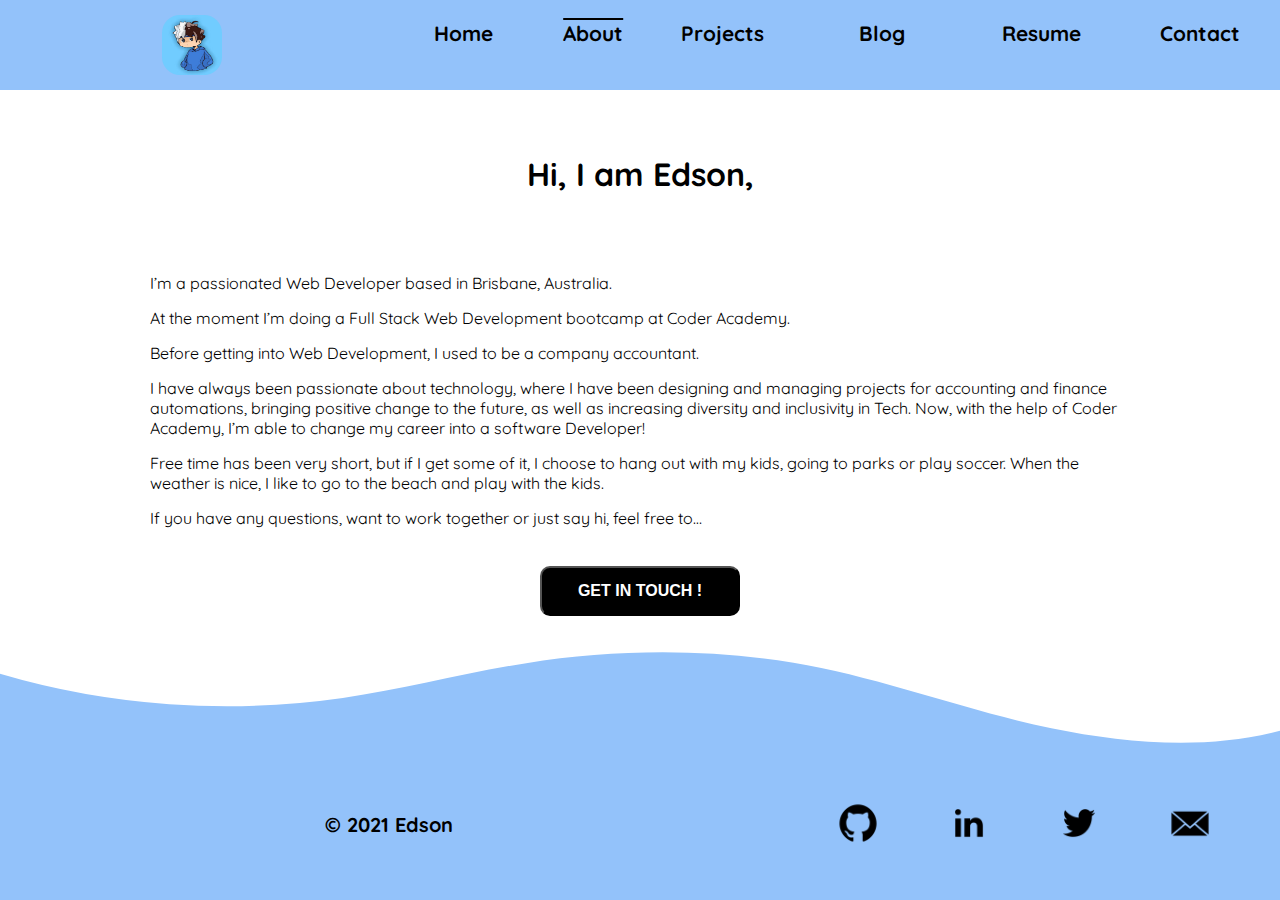
==== pages/about.html @ 4d287e8a "added about page" ====
<!DOCTYPE html>
<html lang="en">
	<head>
		<meta charset="UTF-8" />
		<meta
			http-equiv="X-UA-Compatible"
			content="IE=edge"
		/>
		<meta
			name="viewport"
			content="width=device-width, initial-scale=1.0"
		/>
		<link
			rel="stylesheet"
			type="text/css"
			href="../css/main.css"
		/>
		<link
			rel="preconnect"
			href="https://fonts.gstatic.com"
		/>
		<link
			href="https://fonts.googleapis.com/css2?family=Lato:wght@300&family=Quicksand&display=swap"
			rel="stylesheet"
		/>
		<title>About Me</title>
	</head>
	<body class="page-hight">
		<!--Navbar / Sidebar -->
		<nav class="menu">
			<img
				src="../assets/cartoon.png"
				alt="profilePicture"
			/>
			<label id="open" for="toggle">&#9776;</label>
			<!--<label id="close" for="toggle">&#10006;</label>-->
			<input type="checkbox" id="toggle" />
			<div class="menu-items">
				<a href="../index.html">Home</a>
				<span class="current-page-link"
					><a href="./about.html">About</a></span
				>
				<a href="./projects.html">Projects</a>
				<a href="./blog.html">Blog</a>
				<a href="./resume.html">Resume</a>
				<a href="./contact.html">Contact</a>
			</div>
		</nav>
		<heading>
			<h1 class="h1-about">Hi, I am Edson,</h1>
		</heading>
		<section>
			<p class="p-about">
				I’m a passionated Web Developer based in
				Brisbane, Australia.
			</p>
			<p class="p-about">
				At the moment I’m doing a Full Stack Web
				Development bootcamp at Coder Academy.
			</p>
			<p class="p-about">
				Before getting into Web Development, I used
				to be a company accountant.
			</p>
			<p class="p-about">
				I have always been passionate about
				technology, where I have been designing and
				managing projects for accounting and finance
				automations, bringing positive change to the
				future, as well as increasing diversity and
				inclusivity in Tech. Now, with the help of
				Coder Academy, I’m able to change my career
				into a software Developer!
			</p>
			<p class="p-about">
				Free time has been very short, but if I get
				some of it, I choose to hang out with my
				kids, going to parks or play soccer. When
				the weather is nice, I like to go to the
				beach and play with the kids.
			</p>
			<p class="p-about">
				If you have any questions, want to work
				together or just say hi, feel free to…
			</p>
			<a href="mailto:thi_suzuki@hotmail.com">
			<button class="btn-about">				
					<h3>GET IN TOUCH !</h3>
				</a>
			</button>
		</section>

		<!--Footer-->
		<div>
			<img
				id="waves"
				src="../assets/wavesNegative.svg"
				alt="waves"
				width="100%"
				height="100px"
			/>
		</div>
		<footer>
			<p class="footer">&copy; 2021 Edson</p>
			<!--Social network icons-->
			<div class="social-network-icons">
				<a href="https://github.com/Kryptic2020"
					><img
						class="social"
						src="../assets/github-icon.png"
						alt="github icon"
				/></a>

				<a
					href="https://www.linkedin.com/in/edson-nascimento-20438247/"
					><img
						class="social"
						src="../assets/linkedin-icon.png"
						alt="linkedin icon"
				/></a>
				<a href="https://twitter.com/kryptic_Edson"
					><img
						class="social"
						src="../assets/twitter-icon.png"
						alt="twitter icon"
				/></a>

				<a href="mailto:thi_suzuki@hotmail.com"
					><img
						class="social"
						src="../assets/email-icon.png"
						alt="email icon"
				/></a>
			</div>
		</footer>
	</body>
</html>
---- css/main.css ----
/*navbar container */
nav {
  position: relative;
  width: 100%;
  height: 90px;
  z-index: 10;
  background-color: #93c2fa;
  /*background-image: linear-gradient(
		to bottom,
		#93c2fa,
		#93c2fa,
		#ffffff
	);*/
  display: -webkit-box;
  display: -ms-flexbox;
  display: flex;
  /*Profile picture*/
  /*Sandwich toggle */
}

nav img {
  margin: auto;
  width: 70px;
  height: 60px;
  border-radius: 30%;
  /*	border: 3px solid rgba(0, 0, 0, 0.3);*/
}

nav label {
  -webkit-box-sizing: border-box;
          box-sizing: border-box;
  float: right;
  margin: auto 0;
  width: 50px;
  font-size: 30px;
  line-height: 50px;
}

#toggle {
  display: none;
}

#toggle:checked + .menu-items {
  display: block;
}

#open {
  color: #000000;
}

.menu-items {
  background-image: -webkit-gradient(linear, right bottom, left top, from(#93c2fa), color-stop(#93c2fa), color-stop(#93c2fa), color-stop(#93c2fa), to(#ffffff));
  background-image: linear-gradient(to top left, #93c2fa, #93c2fa, #93c2fa, #93c2fa, #ffffff);
  position: relative;
  padding-top: 50px;
  width: 70%;
  height: 100vh;
  display: -webkit-box;
  display: -ms-flexbox;
  display: flex;
  -webkit-box-orient: vertical;
  -webkit-box-direction: normal;
      -ms-flex-direction: column;
          flex-direction: column;
  font-size: 1.5rem;
  display: none;
}

.menu-items a {
  display: block;
  color: #000000;
  text-align: center;
  padding: 20px;
  width: 100%;
  height: 60px;
  text-decoration: none;
  font-weight: bolder;
}

.menu-items a:hover {
  background-color: burlywood;
  border-radius: 10px;
  color: #000000;
  -webkit-transition: 0.3s;
  transition: 0.3s;
  -webkit-transform: translateY(-12px);
          transform: translateY(-12px);
  -webkit-transition-timing-function: ease-out;
          transition-timing-function: ease-out;
}

@media screen and (max-width: 850px) {
  .menu-items a {
    font-size: 1em;
  }
}

@media screen and (min-width: 768px) {
  nav {
    font-size: 18px;
  }
  nav label {
    display: none;
  }
  nav img {
    width: 60px;
  }
  .current-page-link {
    text-decoration: overline;
  }
  .current-page-link:hover {
    opacity: 0.2;
  }
  .menu-items {
    position: relative;
    display: block;
    background-image: none;
    padding-top: 0px;
    width: 83%;
    height: 100%;
    display: -webkit-box;
    display: -ms-flexbox;
    display: flex;
    -webkit-box-orient: horizontal;
    -webkit-box-direction: normal;
        -ms-flex-direction: row;
            flex-direction: row;
    -webkit-box-pack: space-evenly;
        -ms-flex-pack: space-evenly;
            justify-content: space-evenly;
    font-size: 1.3rem;
  }
  .menu-items a {
    position: relative;
    display: block;
    text-align: center;
    width: 100%;
    height: 100%;
    padding: auto;
    text-decoration: none;
    font-weight: bolder;
  }
  .menu-items a:hover {
    color: #000000;
    -webkit-transition: 0.3s;
    transition: 0.3s;
    -webkit-transform: translateY(12px);
            transform: translateY(12px);
    -webkit-transition-timing-function: ease-out;
            transition-timing-function: ease-out;
  }
}

@media screen and (min-width: 992px) {
  nav {
    font-size: 24px;
  }
  .menu-items {
    width: 70%;
    -webkit-box-pack: justify;
        -ms-flex-pack: justify;
            justify-content: space-between;
  }
}

body {
  position: relative;
  background-color: #ffffff;
  font-family: 'Quicksand', sans-serif;
  text-align: center;
  height: 100%;
  min-height: 100%;
}

h1 {
  font-size: 32px;
}

h3 {
  font-size: 16px;
  font-weight: bold;
}

button {
  background-color: #000000;
  color: #ffffff;
  border-radius: 10px;
}

button:hover {
  background-color: #7a7a7a;
}

.themes-container {
  position: absolute;
  height: 100px;
  width: 50px;
  right: 15px;
  top: 80px;
  display: -webkit-box;
  display: -ms-flexbox;
  display: flex;
  -webkit-box-orient: vertical;
  -webkit-box-direction: normal;
      -ms-flex-direction: column;
          flex-direction: column;
  -webkit-box-pack: space-evenly;
      -ms-flex-pack: space-evenly;
          justify-content: space-evenly;
}

#modes {
  opacity: 0.2;
}

#modes:hover {
  opacity: 1;
}

#moon {
  display: none;
  opacity: 0.5;
}

#moon:hover {
  opacity: 1;
}

#sun {
  display: none;
  opacity: 0.5;
}

#sun:hover {
  opacity: 1;
}

#waves {
  position: absolute;
  bottom: 149px;
  left: 0;
  z-index: -5;
}

.h1-home {
  text-align: center;
  position: relative;
  margin-top: 30%;
}

.h3-home {
  position: relative;
  margin-top: 10%;
}

.section-home {
  position: relative;
  width: 100%;
  margin: 0 auto;
  margin-top: 30%;
  text-align: center;
}

.btn-home {
  height: 50px;
  width: 200px;
  margin-top: 10px;
}

@media screen and (min-width: 768px) {
  .h1-home {
    margin-top: 20%;
  }
  .section-home {
    margin-top: 20%;
  }
}

@media screen and (min-width: 900px) {
  .h1-home {
    margin-top: 5%;
  }
  .h3-home {
    position: relative;
    margin-top: 2%;
  }
  .section-home {
    margin-top: 5%;
  }
}

.page-hight {
  height: 100%;
  min-height: 1180px;
}

.btn-about {
  position: relative;
  width: 200px;
  height: 50px;
  margin-top: 10%;
}

.h1-about {
  margin-top: 10%;
}

.p-about {
  margin: 0 15px;
  padding-top: 20px;
  line-height: 25px;
  text-align: left;
}

@media screen and (min-width: 768px) {
  .page-hight {
    min-height: 1024px;
  }
  .btn-about {
    position: relative;
    width: 200px;
    height: 50px;
    margin-top: 10%;
  }
  .p-about {
    margin: 0 50px;
  }
}

@media screen and (min-width: 992px) {
  .page-hight {
    min-height: 900px;
  }
  .h1-about {
    margin: 5% 0;
  }
  .btn-about {
    position: relative;
    width: 200px;
    height: 50px;
    margin-top: 3%;
  }
  .p-about {
    margin: 0 150px;
    padding-top: 15px;
    line-height: 20px;
  }
}

.social-network-icons {
  position: absolute;
  bottom: 0;
  right: 0;
  padding: 10px;
  display: -webkit-box;
  display: -ms-flexbox;
  display: flex;
  width: 60%;
  height: 150px;
  font-size: 15px;
  -webkit-box-pack: space-evenly;
      -ms-flex-pack: space-evenly;
          justify-content: space-evenly;
  -webkit-box-align: center;
      -ms-flex-align: center;
          align-items: center;
  background-color: #93c2fa;
  z-index: -5;
}

.social {
  width: 40px;
}

@media screen and (min-width: 767px) {
  .social-network-icons {
    width: 40%;
  }
  .social {
    width: 60px;
  }
}

.footer {
  position: absolute;
  width: 40%;
  text-align: center;
  margin: 0 auto;
  padding-left: 10px;
  vertical-align: middle;
  line-height: 150px;
  bottom: 0px;
  height: 150px;
  background-color: #93c2fa;
  z-index: -5;
  font-weight: bold;
}

@media screen and (min-width: 768px) {
  .footer {
    width: 60%;
    font-size: 20px;
  }
}

* {
  margin: 0;
  padding: 0;
  -webkit-box-sizing: border-box;
          box-sizing: border-box;
}

a {
  text-decoration: none;
  color: #ffffff;
}
/*# sourceMappingURL=main.css.map */
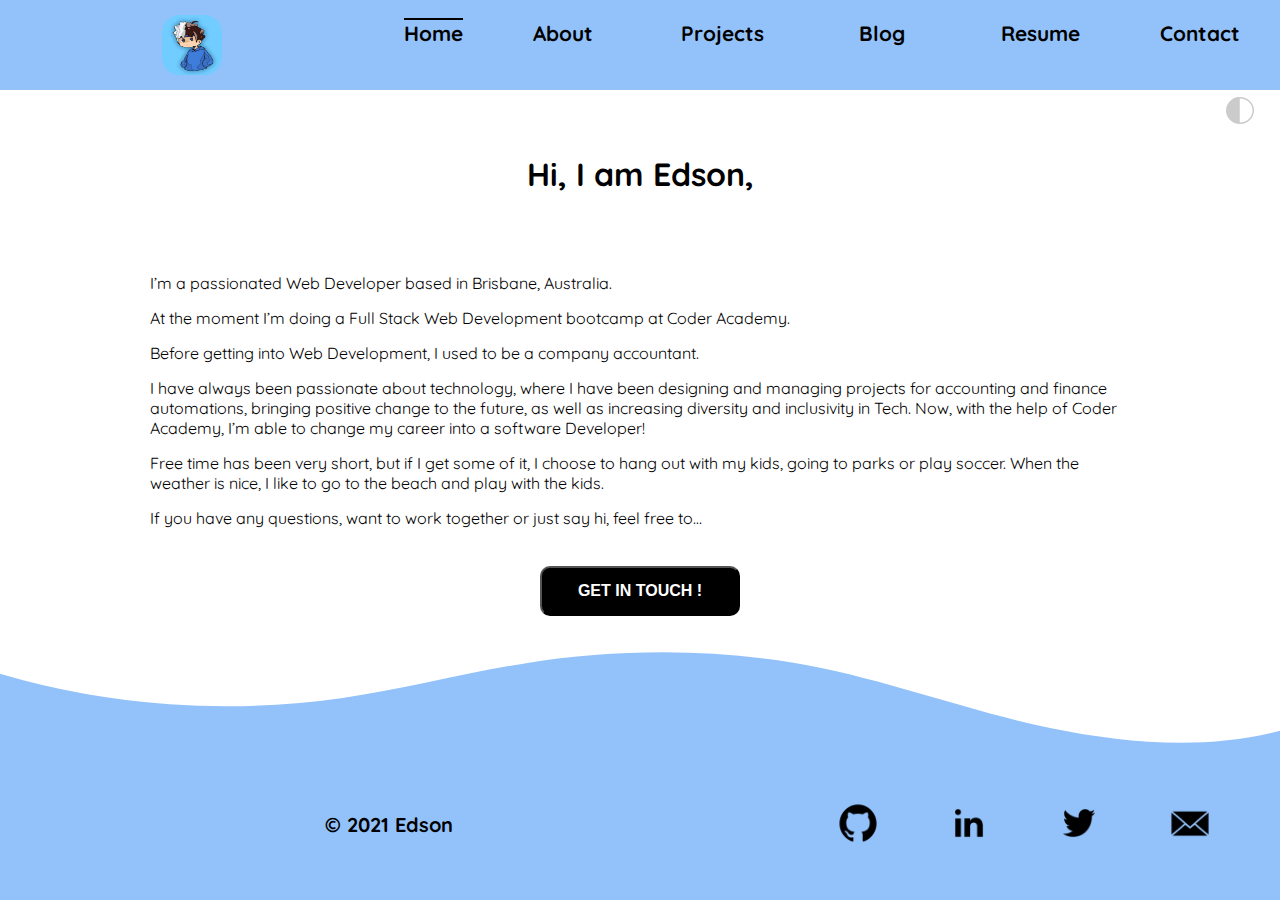
==== commit f0de7dae: "added semantics HTML and comments to HTML and CSS files" ====
--- a/pages/about.html
+++ b/pages/about.html
@@ -23,32 +23,44 @@
 			href="https://fonts.googleapis.com/css2?family=Lato:wght@300&family=Quicksand&display=swap"
 			rel="stylesheet"
 		/>
-		<title>About Me</title>
+
+		<title>Home</title>
 	</head>
-	<body class="page-hight">
-		<!--Navbar / Sidebar -->
-		<nav class="menu">
-			<img
-				src="../assets/cartoon.png"
-				alt="profilePicture"
-			/>
-			<label id="open" for="toggle">&#9776;</label>
-			<!--<label id="close" for="toggle">&#10006;</label>-->
-			<input type="checkbox" id="toggle" />
-			<div class="menu-items">
-				<a href="../index.html">Home</a>
-				<span class="current-page-link"
-					><a href="./about.html">About</a></span
+	<body class="about-page-hight">
+		<header>
+			<!--Navigation menu -->
+			<nav class="menu">
+				<img
+					src="../assets/cartoon.png"
+					alt="profilePicture"
+				/>
+				<label id="open" for="toggle"
+					>&#9776;</label
 				>
-				<a href="./projects.html">Projects</a>
-				<a href="./blog.html">Blog</a>
-				<a href="./resume.html">Resume</a>
-				<a href="./contact.html">Contact</a>
-			</div>
-		</nav>
+				<!--<label id="close" for="toggle">&#10006;</label>-->
+				<input type="checkbox" id="toggle" />
+				<div class="menu-items">
+					<span class="current-page-link"
+						><a href="../index.html"
+							>Home</a
+						></span
+					>
+					<a href="./about.html">About</a>
+					<a href="./projects.html"
+						>Projects</a
+					>
+					<a href="./blog.html">Blog</a>
+					<a href="./resume.html">Resume</a>
+					<a href="./contact.html"
+						>Contact</a
+					>
+				</div>
+			</nav>
+		</header>
 		<heading>
 			<h1 class="h1-about">Hi, I am Edson,</h1>
 		</heading>
+<!--Page Content: Personal details and contact link -->		
 		<section>
 			<p class="p-about">
 				I’m a passionated Web Developer based in
@@ -90,6 +102,30 @@
 			</button>
 		</section>
 
+		<!--themes Settings / Dark or Light-->
+		<div class="themes-container">
+			<a href="#"
+				><img
+					class="themes"
+					id="modes"
+					src="../assets/modes.svg"
+					alt="Theme Modes"
+			/></a>
+			<a href="#"
+				><img
+					id="sun"
+					src="../assets/sun.svg"
+					alt="Sun Mode"
+			/></a>
+
+			<a href="#"
+				><img
+					id="moon"
+					src="../assets/moon.svg"
+					alt="Moon Mode"
+			/></a>
+		</div>
+
 		<!--Footer-->
 		<div>
 			<img
@@ -102,7 +138,7 @@
 		</div>
 		<footer>
 			<p class="footer">&copy; 2021 Edson</p>
-			<!--Social network icons-->
+			<!--Social network icons link-->
 			<div class="social-network-icons">
 				<a href="https://github.com/Kryptic2020"
 					><img
--- a/css/main.css
+++ b/css/main.css
@@ -176,6 +176,11 @@
   font-size: 32px;
 }
 
+h2 {
+  font-size: 24px;
+  font-weight: bold;
+}
+
 h3 {
   font-size: 16px;
   font-weight: bold;
@@ -268,6 +273,9 @@
 }
 
 @media screen and (min-width: 768px) {
+  .home-page-hight {
+    min-height: 1024px;
+  }
   .h1-home {
     margin-top: 20%;
   }
@@ -276,7 +284,10 @@
   }
 }
 
-@media screen and (min-width: 900px) {
+@media screen and (min-width: 992px) {
+  .home-page-hight {
+    min-height: 638px;
+  }
   .h1-home {
     margin-top: 5%;
   }
@@ -289,8 +300,7 @@
   }
 }
 
-.page-hight {
-  height: 100%;
+.about-page-hight {
   min-height: 1180px;
 }
 
@@ -313,7 +323,7 @@
 }
 
 @media screen and (min-width: 768px) {
-  .page-hight {
+  .about-page-hight {
     min-height: 1024px;
   }
   .btn-about {
@@ -328,7 +338,7 @@
 }
 
 @media screen and (min-width: 992px) {
-  .page-hight {
+  .about-page-hight {
     min-height: 900px;
   }
   .h1-about {
@@ -344,6 +354,227 @@
     margin: 0 150px;
     padding-top: 15px;
     line-height: 20px;
+  }
+}
+
+.blog-page-hight {
+  min-height: 2500px;
+}
+
+.h1-blog {
+  margin: 10% 0;
+}
+
+.h2-blog {
+  color: #000000;
+}
+
+.blog-box {
+  background-image: -webkit-gradient(linear, right bottom, left top, from(#93c2fa), color-stop(#93c2fa), to(#ffffff));
+  background-image: linear-gradient(to top left, #93c2fa, #93c2fa, #ffffff);
+  width: 90%;
+  border-radius: 10px;
+  margin: 20px auto;
+}
+
+.blog-box:hover {
+  opacity: 0.7;
+}
+
+.blog-img {
+  padding: 15px;
+  width: 100%;
+}
+
+.blog-topic {
+  display: inline-block;
+  background-color: #000000;
+  border-radius: 10px;
+  color: #ffffff;
+  width: 80px;
+  height: 20px;
+  line-height: 20px;
+  font-size: 12px;
+  text-align: center;
+  margin-left: 40%;
+  margin-top: 15px;
+}
+
+.blog-date {
+  height: 20px;
+  line-height: 20px;
+  font-size: 12px;
+  text-align: right;
+  padding-right: 15px;
+}
+
+.blog-text {
+  padding: 15px;
+  text-align: left;
+}
+
+@media screen and (min-width: 768px) {
+  .blog-page-hight {
+    min-height: 1800px;
+  }
+  .h1-blog {
+    margin: 10% 0 5% 0;
+  }
+  .row {
+    display: -webkit-box;
+    display: -ms-flexbox;
+    display: flex;
+    -webkit-box-pack: space-evenly;
+        -ms-flex-pack: space-evenly;
+            justify-content: space-evenly;
+    -ms-flex-wrap: wrap;
+        flex-wrap: wrap;
+  }
+  .col-s-6 {
+    width: 300px;
+  }
+  .h2-blog {
+    color: #000000;
+  }
+  .blog-box {
+    margin: 20px;
+  }
+  .blog-img {
+    padding: 15px;
+    width: 100%;
+  }
+  .blog-topic {
+    display: inline-block;
+    background-color: #000000;
+    border-radius: 10px;
+    color: #ffffff;
+    width: 80px;
+    height: 20px;
+    line-height: 20px;
+    font-size: 12px;
+    text-align: center;
+    margin-left: 0px;
+    margin-top: 15px;
+  }
+  .blog-date {
+    color: #000000;
+    height: 20px;
+    line-height: 20px;
+    font-size: 12px;
+    text-align: right;
+    padding-right: 15px;
+  }
+  .blog-text {
+    padding: 15px;
+    text-align: left;
+  }
+}
+
+@media screen and (min-width: 992px) {
+  .blog-page-hight {
+    min-height: 1470px;
+  }
+  .h1-blog {
+    margin: 3% 0;
+  }
+  .col-4 {
+    width: 280px;
+  }
+}
+
+.blog-page-hight {
+  min-height: 1500px;
+}
+
+.nav-blogposts {
+  width: 100%;
+  background-color: #ffffff;
+  height: 50px;
+  text-align: center;
+  padding: 0 15px;
+}
+
+.btn-blogposts {
+  width: 200px;
+  height: 50px;
+  margin: auto;
+}
+
+.arrow {
+  width: 50px;
+  height: 50px;
+}
+
+.h1-contact {
+  margin: 10% 0;
+}
+
+.contact-page-hight {
+  min-height: 100vh;
+}
+
+textarea {
+  padding: 10px;
+}
+
+.contact-container {
+  display: -webkit-box;
+  display: -ms-flexbox;
+  display: flex;
+  -webkit-box-orient: vertical;
+  -webkit-box-direction: normal;
+      -ms-flex-direction: column;
+          flex-direction: column;
+  width: 60%;
+  margin: 0 auto;
+}
+
+.contact-label {
+  text-align: left;
+  padding-top: 20px;
+  font-weight: bold;
+}
+
+section input {
+  height: 40px;
+  width: 100%;
+  padding: 0 10px;
+}
+
+.contact-button {
+  width: 200px;
+  height: 50px;
+  margin: 40px auto;
+}
+
+@media screen and (min-width: 768px) {
+  .h1-contact {
+    margin: 5% 0;
+  }
+  section input {
+    height: 50px;
+  }
+  .contact-button {
+    margin: 40px auto;
+  }
+}
+
+@media screen and (min-width: 992px) {
+  .h1-contact {
+    margin: 3% 0 0 0;
+  }
+  .contact-label {
+    text-align: left;
+    padding-top: 10px;
+  }
+  section input {
+    height: 50px;
+  }
+  .contact-button {
+    margin: 40px auto;
+  }
+  .contact-container {
+    width: 40%;
   }
 }
 
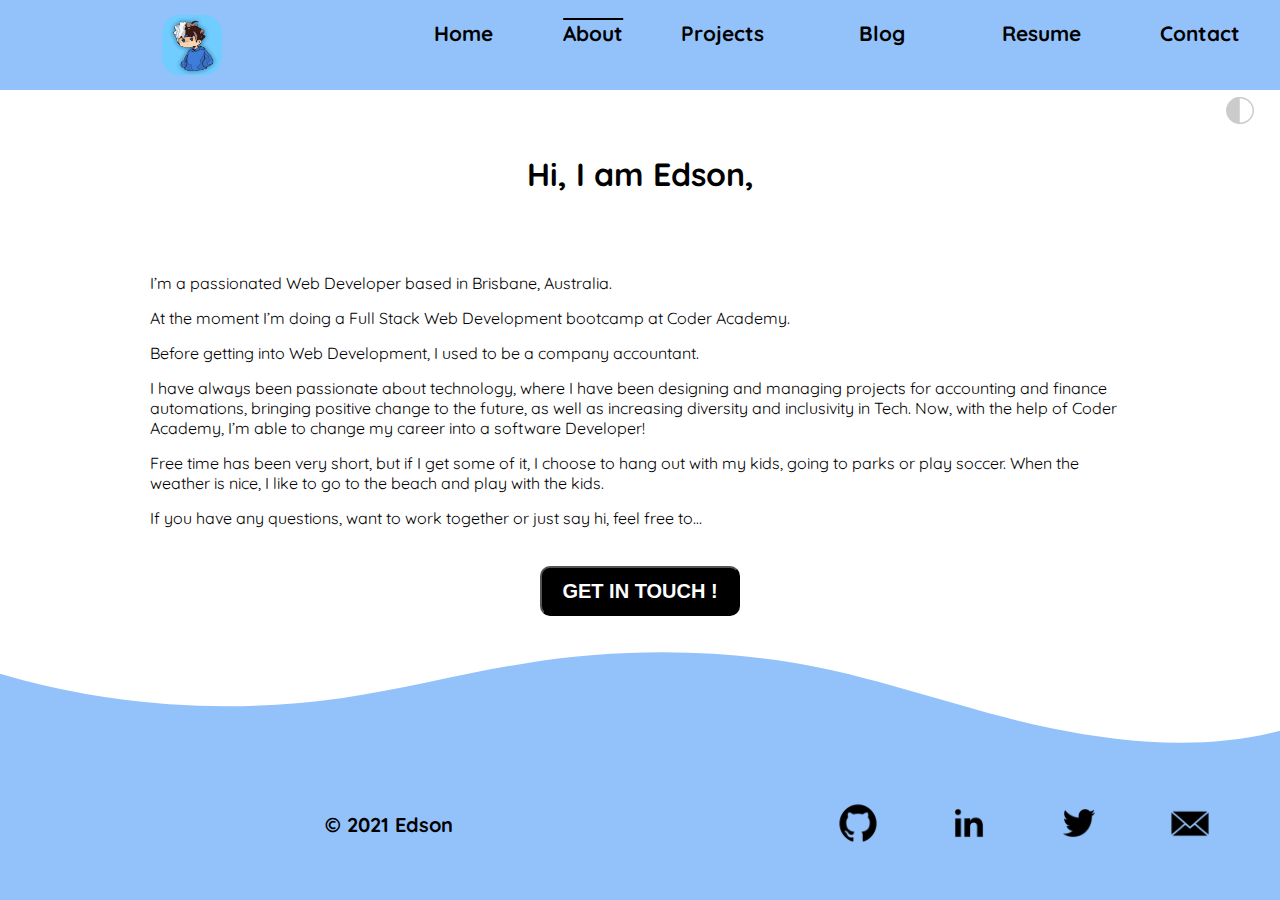
==== commit 4a90e821: "added page resume, contact, projects" ====
--- a/pages/about.html
+++ b/pages/about.html
@@ -40,12 +40,12 @@
 				<!--<label id="close" for="toggle">&#10006;</label>-->
 				<input type="checkbox" id="toggle" />
 				<div class="menu-items">
-					<span class="current-page-link"
-						><a href="../index.html"
+				<a href="../index.html"
 							>Home</a
-						></span
+						>
+						<span class="current-page-link"
+						><a href="./about.html">About</a></span
 					>
-					<a href="./about.html">About</a>
 					<a href="./projects.html"
 						>Projects</a
 					>
--- a/css/main.css
+++ b/css/main.css
@@ -247,6 +247,21 @@
   z-index: -5;
 }
 
+@media screen and (min-width: 768px) {
+  h1 {
+    font-size: 32px;
+    font-weight: bold;
+  }
+  h2 {
+    font-size: 28px;
+    font-weight: bold;
+  }
+  h3 {
+    font-size: 20px;
+    font-weight: bold;
+  }
+}
+
 .h1-home {
   text-align: center;
   position: relative;
@@ -357,8 +372,91 @@
   }
 }
 
+.h1-projects {
+  margin: 10% 0;
+}
+
+.project-page-hight {
+  height: 2600px;
+}
+
+.project-box {
+  width: 90%;
+  margin: 20px auto;
+  padding: 5%;
+  background-image: -webkit-gradient(linear, right bottom, left top, from(#93c2fa), color-stop(#93c2fa), to(#ffffff));
+  background-image: linear-gradient(to top left, #93c2fa, #93c2fa, #ffffff);
+  border-radius: 10px;
+}
+
+.project-text {
+  text-align: left;
+  line-height: 25px;
+  padding: 15px 0;
+}
+
+.project-img {
+  width: 100%;
+}
+
+.project-btn {
+  width: 60%;
+  height: 30px;
+  margin: 5% auto;
+}
+
+@media screen and (min-width: 768px) {
+  .h1-projects {
+    margin: 5% 0;
+  }
+  .project-page-hight {
+    height: 3600px;
+  }
+  .project-box {
+    margin: 30px auto;
+  }
+  .project-text {
+    text-align: left;
+    line-height: 35px;
+    font-size: 24px;
+    padding: 30px 0;
+  }
+  .project-btn {
+    width: 60%;
+    height: 40px;
+    margin: 5% auto;
+  }
+}
+
+@media screen and (min-width: 992px) {
+  .h1-projects {
+    margin: 3% 0;
+  }
+  .project-page-hight {
+    height: 2700px;
+  }
+  .project-box {
+    display: -webkit-box;
+    display: -ms-flexbox;
+    display: flex;
+  }
+  .project-text {
+    text-align: left;
+    line-height: 35px;
+    font-size: 24px;
+    padding: 30px 0;
+  }
+  .project-img {
+    padding-top: 15%;
+    padding-left: 20px;
+  }
+  .col-6 {
+    width: 50%;
+  }
+}
+
 .blog-page-hight {
-  min-height: 2500px;
+  min-height: 2700px;
 }
 
 .h1-blog {
@@ -367,6 +465,8 @@
 
 .h2-blog {
   color: #000000;
+  margin: 0 auto;
+  width: 90%;
 }
 
 .blog-box {
@@ -382,7 +482,7 @@
 }
 
 .blog-img {
-  padding: 15px;
+  padding: 15px 5%;
   width: 100%;
 }
 
@@ -409,13 +509,13 @@
 }
 
 .blog-text {
-  padding: 15px;
+  padding: 15px 5%;
   text-align: left;
 }
 
 @media screen and (min-width: 768px) {
   .blog-page-hight {
-    min-height: 1800px;
+    min-height: 2100px;
   }
   .h1-blog {
     margin: 10% 0 5% 0;
@@ -482,8 +582,18 @@
   }
 }
 
-.blog-page-hight {
-  min-height: 1500px;
+.blogposts-page-hight {
+  min-height: 3200px;
+}
+
+.blogposts-text {
+  line-height: 30px;
+  padding: 20px 15px;
+  text-align: left;
+}
+
+.h2-blogposts {
+  padding: 5px 15px;
 }
 
 .nav-blogposts {
@@ -503,6 +613,525 @@
 .arrow {
   width: 50px;
   height: 50px;
+}
+
+@media screen and (min-width: 768px) {
+  .blogposts-page-hight {
+    min-height: 3150px;
+  }
+  .h2-blogposts {
+    padding: 5px 5%;
+  }
+  .blogposts-img {
+    width: 90%;
+    margin: 30px auto;
+  }
+  .nav-blogposts {
+    width: 90%;
+    margin: 15px auto;
+  }
+  .col-12 {
+    width: 90%;
+  }
+  .blogposts-text {
+    font-size: 24px;
+    line-height: 35px;
+    padding: 5%;
+    text-align: left;
+  }
+}
+
+@media screen and (min-width: 992px) {
+  .blogposts-page-hight {
+    min-height: 2850px;
+  }
+  .blogposts-img {
+    width: 80%;
+    margin: 30px auto;
+  }
+  .nav-blogposts {
+    width: 30%;
+    margin: 5% auto;
+  }
+  .col-12 {
+    width: 80%;
+  }
+  .blogposts-text {
+    line-height: 35px;
+  }
+}
+
+.h1-resume {
+  margin: 10% 0;
+}
+
+.resume-text {
+  font-size: 16px;
+  line-height: 25px;
+  padding: 5%;
+  text-align: left;
+}
+
+.resume-btn {
+  width: 200px;
+  height: 30px;
+}
+
+.resume-page-hight {
+  height: 2330px;
+}
+
+.skills-box {
+  background-color: #d9d9d9;
+  width: 90%;
+  margin: 10% auto;
+  border-radius: 10px;
+  height: 1380px;
+}
+
+.h1-skills {
+  padding: 10% 0;
+}
+
+.row {
+  display: -webkit-box;
+  display: -ms-flexbox;
+  display: flex;
+  -ms-flex-wrap: wrap;
+      flex-wrap: wrap;
+}
+
+.col-6 {
+  width: 50%;
+  padding-top: 30px;
+}
+
+.skills-img {
+  width: 60px;
+  height: 60px;
+  margin: auto auto;
+}
+
+.skills-img-box {
+  position: relative;
+  display: -webkit-box;
+  display: -ms-flexbox;
+  display: flex;
+  margin: 0 auto;
+  width: 100px;
+  height: 100px;
+  background-color: #ffffff;
+  border-radius: 50%;
+  -webkit-transition: -webkit-transform 0.7s ease-in-out;
+  transition: -webkit-transform 0.7s ease-in-out;
+  transition: transform 0.7s ease-in-out;
+  transition: transform 0.7s ease-in-out, -webkit-transform 0.7s ease-in-out;
+}
+
+.skills-btn {
+  width: 120px;
+  height: 30px;
+  display: none;
+}
+
+#html5:hover .skills-img {
+  -webkit-transform: rotateY(360deg);
+          transform: rotateY(360deg);
+  -webkit-animation: rotation 1.5s infinite linear;
+          animation: rotation 1.5s infinite linear;
+}
+
+#html5:hover .skills-btn {
+  display: block;
+  margin: auto;
+}
+
+#css3:hover .skills-img {
+  -webkit-transform: rotateY(360deg);
+          transform: rotateY(360deg);
+  -webkit-animation: rotation 1.5s infinite linear;
+          animation: rotation 1.5s infinite linear;
+}
+
+#css3:hover .skills-btn {
+  display: block;
+  margin: auto;
+}
+
+#js:hover .skills-img {
+  -webkit-transform: rotateY(360deg);
+          transform: rotateY(360deg);
+  -webkit-animation: rotation 1.5s infinite linear;
+          animation: rotation 1.5s infinite linear;
+}
+
+#js:hover .skills-btn {
+  -webkit-transition: 2s;
+  transition: 2s;
+  display: block;
+  margin: auto;
+}
+
+#react:hover .skills-img {
+  -webkit-animation: rotationX 3.5s infinite linear;
+          animation: rotationX 3.5s infinite linear;
+}
+
+#react:hover .skills-btn {
+  -webkit-transition: 2s;
+  transition: 2s;
+  display: block;
+  margin: auto;
+}
+
+#nodejs:hover .skills-img {
+  -webkit-transform: rotateY(360deg);
+          transform: rotateY(360deg);
+  -webkit-animation: rotation 1.5s infinite linear;
+          animation: rotation 1.5s infinite linear;
+}
+
+#nodejs:hover .skills-btn {
+  -webkit-transition: 2s;
+  transition: 2s;
+  display: block;
+  margin: auto;
+}
+
+#php:hover .skills-img {
+  -webkit-transform: rotateY(360deg);
+          transform: rotateY(360deg);
+  -webkit-animation: rotation 1.5s infinite linear;
+          animation: rotation 1.5s infinite linear;
+}
+
+#php:hover .skills-btn {
+  -webkit-transition: 2s;
+  transition: 2s;
+  display: block;
+  margin: auto;
+}
+
+#mongodb:hover .skills-img {
+  -webkit-transform: rotateY(360deg);
+          transform: rotateY(360deg);
+  -webkit-animation: rotation 1.5s infinite linear;
+          animation: rotation 1.5s infinite linear;
+}
+
+#mongodb:hover .skills-btn {
+  -webkit-transition: 2s;
+  transition: 2s;
+  display: block;
+  margin: auto;
+}
+
+#mysql:hover .skills-img {
+  -webkit-transform: rotateY(360deg);
+          transform: rotateY(360deg);
+  -webkit-animation: rotation 1.5s infinite linear;
+          animation: rotation 1.5s infinite linear;
+}
+
+#mysql:hover .skills-btn {
+  -webkit-transition: 2s;
+  transition: 2s;
+  display: block;
+  margin: auto;
+}
+
+#sass:hover .skills-img {
+  -webkit-transform: rotateY(360deg);
+          transform: rotateY(360deg);
+  -webkit-animation: rotation 1.5s infinite linear;
+          animation: rotation 1.5s infinite linear;
+}
+
+#sass:hover .skills-btn {
+  -webkit-transition: 2s;
+  transition: 2s;
+  display: block;
+  margin: auto;
+}
+
+#bootstrap:hover .skills-img {
+  -webkit-transform: rotateY(360deg);
+          transform: rotateY(360deg);
+  -webkit-animation: rotation 1.5s infinite linear;
+          animation: rotation 1.5s infinite linear;
+}
+
+#bootstrap:hover .skills-btn {
+  -webkit-transition: 2s;
+  transition: 2s;
+  display: block;
+  margin: auto;
+}
+
+#materialui:hover .skills-img {
+  -webkit-transform: rotateY(360deg);
+          transform: rotateY(360deg);
+  -webkit-animation: rotation 1.5s infinite linear;
+          animation: rotation 1.5s infinite linear;
+}
+
+#materialui:hover .skills-btn {
+  -webkit-transition: 2s;
+  transition: 2s;
+  display: block;
+  margin: auto;
+}
+
+#materialize:hover .skills-img {
+  -webkit-transform: rotateY(360deg);
+          transform: rotateY(360deg);
+  -webkit-animation: rotation 1.5s infinite linear;
+          animation: rotation 1.5s infinite linear;
+}
+
+#materialize:hover .skills-btn {
+  -webkit-transition: 2s;
+  transition: 2s;
+  display: block;
+  margin: auto;
+}
+
+#firebase:hover .skills-img {
+  -webkit-transform: rotateY(360deg);
+          transform: rotateY(360deg);
+  -webkit-animation: rotation 1.5s infinite linear;
+          animation: rotation 1.5s infinite linear;
+}
+
+#firebase:hover .skills-btn {
+  -webkit-transition: 2s;
+  transition: 2s;
+  display: block;
+  margin: auto;
+}
+
+#adobe:hover .skills-img {
+  -webkit-transform: rotateY(360deg);
+          transform: rotateY(360deg);
+  -webkit-animation: rotation 1.5s infinite linear;
+          animation: rotation 1.5s infinite linear;
+}
+
+#adobe:hover .skills-btn {
+  -webkit-transition: 2s;
+  transition: 2s;
+  display: block;
+  margin: auto;
+}
+
+#vscode:hover .skills-img {
+  -webkit-transform: rotateY(360deg);
+          transform: rotateY(360deg);
+  -webkit-animation: rotation 1.5s infinite linear;
+          animation: rotation 1.5s infinite linear;
+}
+
+#vscode:hover .skills-btn {
+  -webkit-transition: 2s;
+  transition: 2s;
+  display: block;
+  margin: auto;
+}
+
+#git:hover .skills-img {
+  -webkit-transform: rotateY(360deg);
+          transform: rotateY(360deg);
+  -webkit-animation: rotation 1.5s infinite linear;
+          animation: rotation 1.5s infinite linear;
+}
+
+#git:hover .skills-btn {
+  -webkit-transition: 2s;
+  transition: 2s;
+  display: block;
+  margin: auto;
+}
+
+#trello:hover .skills-img {
+  -webkit-transform: rotateY(360deg);
+          transform: rotateY(360deg);
+  -webkit-animation: rotation 1.5s infinite linear;
+          animation: rotation 1.5s infinite linear;
+}
+
+#trello:hover .skills-btn {
+  -webkit-transition: 2s;
+  transition: 2s;
+  display: block;
+  margin: auto;
+}
+
+#slack:hover .skills-img {
+  -webkit-transform: rotateY(360deg);
+          transform: rotateY(360deg);
+  -webkit-animation: rotation 1.5s infinite linear;
+          animation: rotation 1.5s infinite linear;
+}
+
+#slack:hover .skills-btn {
+  -webkit-transition: 2s;
+  transition: 2s;
+  display: block;
+  margin: auto;
+}
+
+@-webkit-keyframes rotation {
+  0% {
+    /*transform: rotateY(0deg);*/
+  }
+  20% {
+    -webkit-transform: rotateY(360deg);
+            transform: rotateY(360deg);
+  }
+  60% {
+    -webkit-transform: rotateY(0deg);
+            transform: rotateY(0deg);
+  }
+  70% {
+    -webkit-transform: rotateY(359deg);
+            transform: rotateY(359deg);
+  }
+  100% {
+    -webkit-transform: rotateY(0deg);
+            transform: rotateY(0deg);
+  }
+}
+
+@keyframes rotation {
+  0% {
+    /*transform: rotateY(0deg);*/
+  }
+  20% {
+    -webkit-transform: rotateY(360deg);
+            transform: rotateY(360deg);
+  }
+  60% {
+    -webkit-transform: rotateY(0deg);
+            transform: rotateY(0deg);
+  }
+  70% {
+    -webkit-transform: rotateY(359deg);
+            transform: rotateY(359deg);
+  }
+  100% {
+    -webkit-transform: rotateY(0deg);
+            transform: rotateY(0deg);
+  }
+}
+
+@-webkit-keyframes rotationX {
+  0% {
+    /*transform: rotateY(0deg);*/
+  }
+  20% {
+    -webkit-transform: rotate(360deg);
+            transform: rotate(360deg);
+  }
+  60% {
+    -webkit-transform: rotate(0deg);
+            transform: rotate(0deg);
+  }
+  70% {
+    -webkit-transform: rotate(359deg);
+            transform: rotate(359deg);
+  }
+  100% {
+    -webkit-transform: rotate(0deg);
+            transform: rotate(0deg);
+  }
+}
+
+@keyframes rotationX {
+  0% {
+    /*transform: rotateY(0deg);*/
+  }
+  20% {
+    -webkit-transform: rotate(360deg);
+            transform: rotate(360deg);
+  }
+  60% {
+    -webkit-transform: rotate(0deg);
+            transform: rotate(0deg);
+  }
+  70% {
+    -webkit-transform: rotate(359deg);
+            transform: rotate(359deg);
+  }
+  100% {
+    -webkit-transform: rotate(0deg);
+            transform: rotate(0deg);
+  }
+}
+
+@media screen and (min-width: 600px) {
+  .h1-skills {
+    padding: 5% 0;
+  }
+  .col-6 {
+    width: 33.33%;
+  }
+  .resume-page-hight {
+    height: 1930px;
+  }
+  .skills-box {
+    height: 950px;
+  }
+}
+
+@media screen and (min-width: 768px) {
+  .resume-page-hight {
+    height: 1750px;
+  }
+  .h1-resume {
+    margin: 5% 0;
+  }
+  .resume-text {
+    font-size: 20px;
+    line-height: 30px;
+    padding: 0% 5% 5% 5%;
+    text-align: left;
+  }
+  .resume-btn {
+    height: 40px;
+  }
+  .h1-skills {
+    padding: 3% 0;
+  }
+  .col-6 {
+    width: 25%;
+  }
+  .skills-box {
+    height: 800px;
+    width: 80%;
+  }
+}
+
+@media screen and (min-width: 992px) {
+  .resume-page-hight {
+    height: 1620px;
+  }
+  .h1-resume {
+    margin: 3% 0;
+  }
+  .resume-text {
+    font-size: 20px;
+    line-height: 30px;
+    padding: 0% 10% 2% 10%;
+    text-align: left;
+  }
+  .skills-box {
+    height: 720px;
+    width: 80%;
+    margin: 5% auto;
+  }
+  .col-6 {
+    width: 20%;
+  }
 }
 
 .h1-contact {
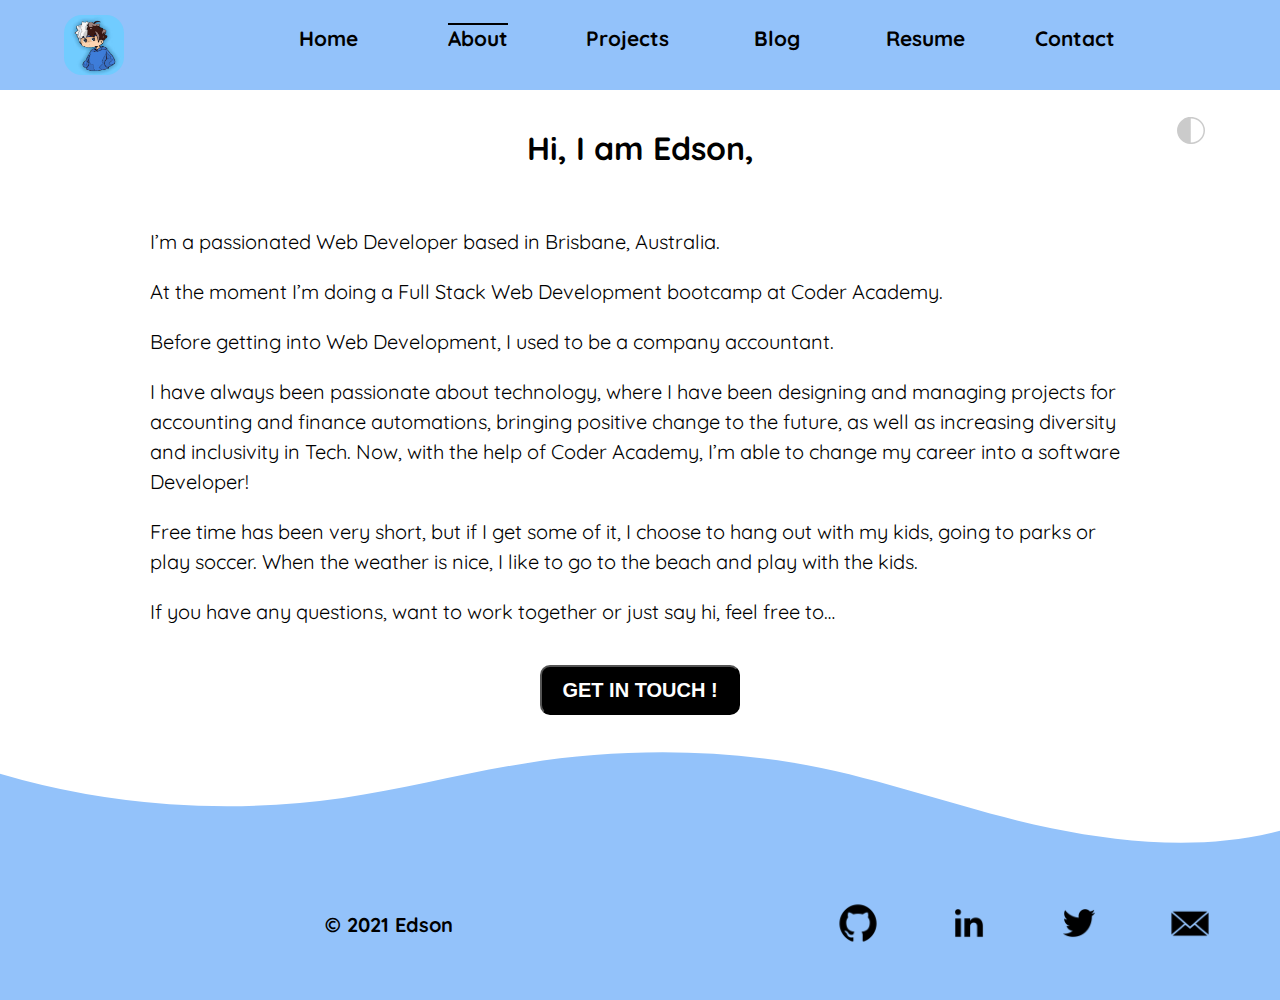
==== commit d7fe4134: "navbar small issue fixed" ====
--- a/pages/about.html
+++ b/pages/about.html
@@ -43,9 +43,9 @@
 				<a href="../index.html"
 							>Home</a
 						>
-						<span class="current-page-link"
-						><a href="./about.html">About</a></span
-					>
+						<a href="./about.html"><span class="current-page-link"
+						>About</span
+					></a>
 					<a href="./projects.html"
 						>Projects</a
 					>
--- a/css/main.css
+++ b/css/main.css
@@ -1,6 +1,11 @@
-/*navbar container */
 nav {
   position: relative;
+  display: -webkit-box;
+  display: -ms-flexbox;
+  display: flex;
+  -webkit-box-pack: justify;
+      -ms-flex-pack: justify;
+          justify-content: space-between;
   width: 100%;
   height: 90px;
   z-index: 10;
@@ -11,41 +16,38 @@
 		#93c2fa,
 		#ffffff
 	);*/
-  display: -webkit-box;
-  display: -ms-flexbox;
   display: flex;
   /*Profile picture*/
-  /*Sandwich toggle */
 }
 
 nav img {
-  margin: auto;
+  margin: auto 0;
+  margin-left: 5%;
   width: 70px;
   height: 60px;
   border-radius: 30%;
   /*	border: 3px solid rgba(0, 0, 0, 0.3);*/
 }
 
-nav label {
+nav #open {
   -webkit-box-sizing: border-box;
           box-sizing: border-box;
-  float: right;
+  color: #000000;
+  padding-left: 10px;
   margin: auto 0;
-  width: 50px;
-  font-size: 30px;
+  margin-right: 7%;
+  text-align: right;
+  font-size: 40px;
   line-height: 50px;
 }
 
 #toggle {
   display: none;
-}
-
-#toggle:checked + .menu-items {
-  display: block;
-}
-
-#open {
-  color: #000000;
+  width: 10px;
+}
+
+#toggle:checked ~ .menu-items {
+  display: block;
 }
 
 .menu-items {
@@ -74,19 +76,20 @@
   width: 100%;
   height: 60px;
   text-decoration: none;
+  -webkit-transition: 0.5s ease-in-out;
+  transition: 0.5s ease-in-out;
   font-weight: bolder;
 }
 
 .menu-items a:hover {
-  background-color: burlywood;
+  background-color: #000000;
+  width: 80%;
+  margin: 0 auto;
+  padding-top: 15px;
   border-radius: 10px;
-  color: #000000;
-  -webkit-transition: 0.3s;
-  transition: 0.3s;
+  color: #ffffff;
   -webkit-transform: translateY(-12px);
           transform: translateY(-12px);
-  -webkit-transition-timing-function: ease-out;
-          transition-timing-function: ease-out;
 }
 
 @media screen and (max-width: 850px) {
@@ -109,39 +112,42 @@
     text-decoration: overline;
   }
   .current-page-link:hover {
-    opacity: 0.2;
+    display: none;
   }
   .menu-items {
     position: relative;
-    display: block;
     background-image: none;
-    padding-top: 0px;
-    width: 83%;
-    height: 100%;
+    height: 90px;
+    width: 75%;
     display: -webkit-box;
     display: -ms-flexbox;
     display: flex;
+    -webkit-box-pack: justify;
+        -ms-flex-pack: justify;
+            justify-content: space-between;
+    -webkit-box-align: center;
+        -ms-flex-align: center;
+            align-items: center;
+    margin: 0 auto;
     -webkit-box-orient: horizontal;
     -webkit-box-direction: normal;
         -ms-flex-direction: row;
             flex-direction: row;
-    -webkit-box-pack: space-evenly;
-        -ms-flex-pack: space-evenly;
-            justify-content: space-evenly;
     font-size: 1.3rem;
   }
   .menu-items a {
-    position: relative;
     display: block;
+    padding: 0;
+    margin: 0;
+    height: 90px;
     text-align: center;
-    width: 100%;
-    height: 100%;
-    padding: auto;
     text-decoration: none;
     font-weight: bolder;
   }
   .menu-items a:hover {
-    color: #000000;
+    padding-top: 30px;
+    color: #ffffff;
+    background-color: #000000;
     -webkit-transition: 0.3s;
     transition: 0.3s;
     -webkit-transform: translateY(12px);
@@ -194,14 +200,19 @@
 
 button:hover {
   background-color: #7a7a7a;
+  -webkit-transition: 0.5s ease-in-out;
+  transition: 0.5s ease-in-out;
+  -webkit-transform: scale(1.1);
+          transform: scale(1.1);
+  opacity: 0.8;
 }
 
 .themes-container {
   position: absolute;
   height: 100px;
   width: 50px;
-  right: 15px;
-  top: 80px;
+  right: 5%;
+  top: 100px;
   display: -webkit-box;
   display: -ms-flexbox;
   display: flex;
@@ -319,11 +330,12 @@
   min-height: 1180px;
 }
 
+/* Styling about section */
 .btn-about {
   position: relative;
   width: 200px;
   height: 50px;
-  margin-top: 10%;
+  margin-top: 5%;
 }
 
 .h1-about {
@@ -339,25 +351,21 @@
 
 @media screen and (min-width: 768px) {
   .about-page-hight {
-    min-height: 1024px;
-  }
-  .btn-about {
-    position: relative;
-    width: 200px;
-    height: 50px;
-    margin-top: 10%;
+    min-height: 1200px;
   }
   .p-about {
     margin: 0 50px;
+    font-size: 20px;
+    line-height: 35px;
   }
 }
 
 @media screen and (min-width: 992px) {
   .about-page-hight {
-    min-height: 900px;
+    min-height: 1000px;
   }
   .h1-about {
-    margin: 5% 0;
+    margin: 3% 0;
   }
   .btn-about {
     position: relative;
@@ -367,8 +375,8 @@
   }
   .p-about {
     margin: 0 150px;
-    padding-top: 15px;
-    line-height: 20px;
+    line-height: 30px;
+    margin-top: 0;
   }
 }
 
@@ -390,6 +398,7 @@
 }
 
 .project-text {
+  width: 100%;
   text-align: left;
   line-height: 25px;
   padding: 15px 0;
@@ -401,7 +410,7 @@
 
 .project-btn {
   width: 60%;
-  height: 30px;
+  height: 40px;
   margin: 5% auto;
 }
 
@@ -450,7 +459,7 @@
     padding-top: 15%;
     padding-left: 20px;
   }
-  .col-6 {
+  .project-col-6 {
     width: 50%;
   }
 }
@@ -478,7 +487,11 @@
 }
 
 .blog-box:hover {
-  opacity: 0.7;
+  -webkit-transition: 0.5s ease-in-out;
+  transition: 0.5s ease-in-out;
+  -webkit-transform: scale(0.9);
+          transform: scale(0.9);
+  opacity: 0.8;
 }
 
 .blog-img {
@@ -583,7 +596,7 @@
 }
 
 .blogposts-page-hight {
-  min-height: 3200px;
+  min-height: 3300px;
 }
 
 .blogposts-text {
@@ -596,18 +609,28 @@
   padding: 5px 15px;
 }
 
+.blogposts-img {
+  width: 90%;
+  margin: 20px auto;
+}
+
 .nav-blogposts {
-  width: 100%;
+  display: -webkit-box;
+  display: -ms-flexbox;
+  display: flex;
+  width: 90%;
+  -webkit-box-pack: space-evenly;
+      -ms-flex-pack: space-evenly;
+          justify-content: space-evenly;
   background-color: #ffffff;
   height: 50px;
   text-align: center;
-  padding: 0 15px;
+  margin: 0 auto;
 }
 
 .btn-blogposts {
   width: 200px;
   height: 50px;
-  margin: auto;
 }
 
 .arrow {
@@ -647,7 +670,7 @@
   }
   .blogposts-img {
     width: 80%;
-    margin: 30px auto;
+    margin: 5% auto;
   }
   .nav-blogposts {
     width: 30%;
@@ -674,7 +697,7 @@
 
 .resume-btn {
   width: 200px;
-  height: 30px;
+  height: 40px;
 }
 
 .resume-page-hight {
@@ -728,6 +751,14 @@
   transition: transform 0.7s ease-in-out, -webkit-transform 0.7s ease-in-out;
 }
 
+.skills-img-box:hover {
+  -webkit-transition: 0.5s ease-in-out;
+  transition: 0.5s ease-in-out;
+  -webkit-transform: scale(1.2, 1);
+          transform: scale(1.2, 1);
+  opacity: 0.8;
+}
+
 .skills-btn {
   width: 120px;
   height: 30px;
@@ -744,6 +775,7 @@
 #html5:hover .skills-btn {
   display: block;
   margin: auto;
+  z-index: 5;
 }
 
 #css3:hover .skills-img {
@@ -1140,10 +1172,6 @@
 
 .contact-page-hight {
   min-height: 100vh;
-}
-
-textarea {
-  padding: 10px;
 }
 
 .contact-container {
@@ -1162,6 +1190,10 @@
   text-align: left;
   padding-top: 20px;
   font-weight: bold;
+}
+
+textarea {
+  padding: 10px;
 }
 
 section input {
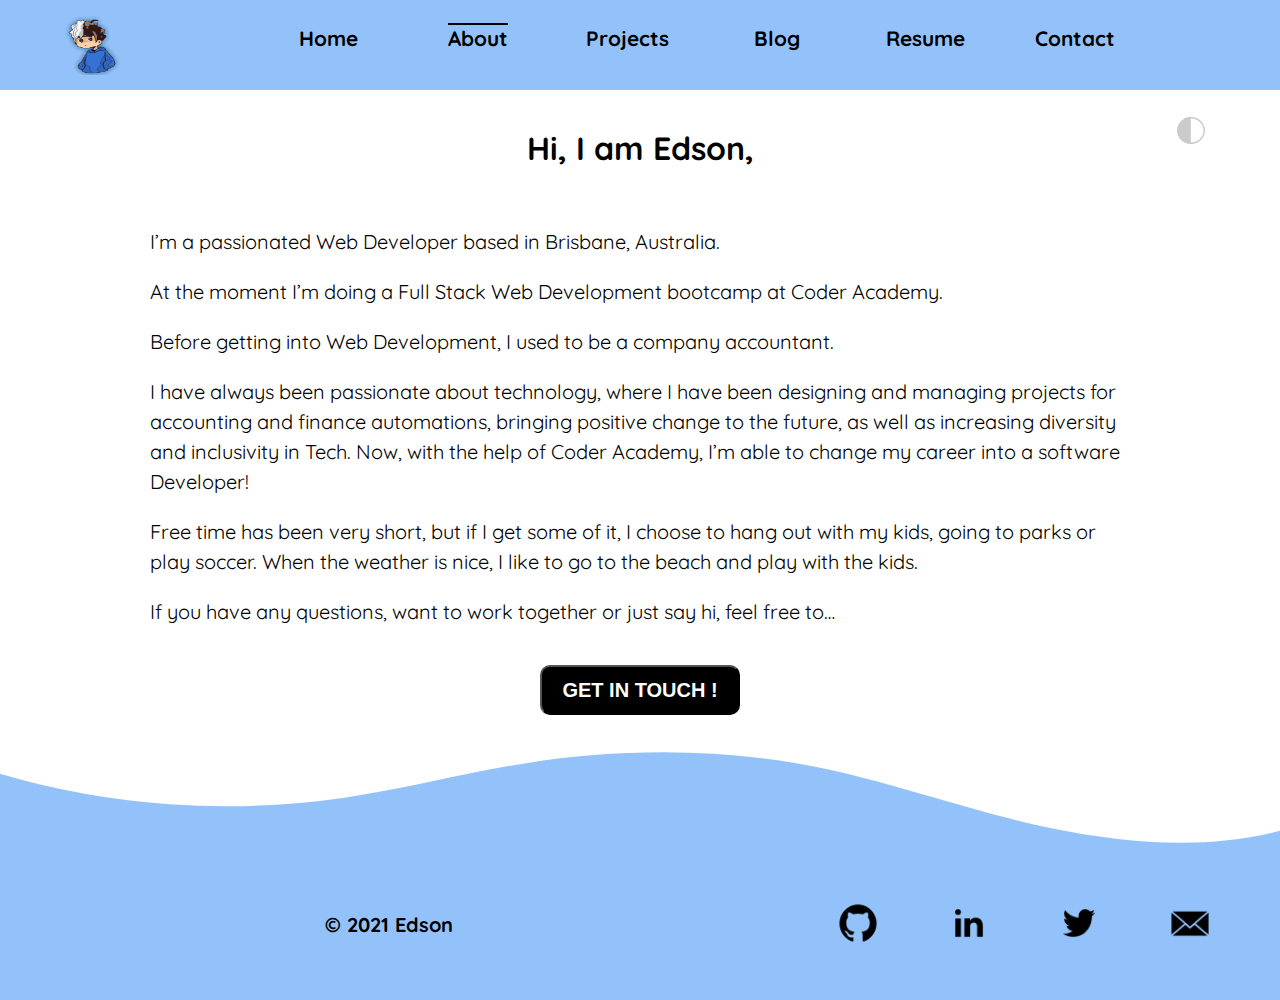
==== commit 88d66f7c: "update cartoon logo" ====
--- a/pages/about.html
+++ b/pages/about.html
@@ -14,6 +14,7 @@
 			rel="stylesheet"
 			type="text/css"
 			href="../css/main.css"
+			integrity="i7mQ7EnelP/R3cOgPr8jHBOK9X9X5oz7WA6bVedNYeQYSkT6+AQGhga/Qcz9YTnG%"
 		/>
 		<link
 			rel="preconnect"
@@ -31,7 +32,7 @@
 			<!--Navigation menu -->
 			<nav class="menu">
 				<img
-					src="../assets/cartoon.png"
+					src="../assets/Picture1.png"
 					alt="profilePicture"
 				/>
 				<label id="open" for="toggle"
@@ -57,9 +58,9 @@
 				</div>
 			</nav>
 		</header>
-		<heading>
+	<!--heading-->
 			<h1 class="h1-about">Hi, I am Edson,</h1>
-		</heading>
+	
 <!--Page Content: Personal details and contact link -->		
 		<section>
 			<p class="p-about">
--- a/css/main.css
+++ b/css/main.css
@@ -111,9 +111,6 @@
   .current-page-link {
     text-decoration: overline;
   }
-  .current-page-link:hover {
-    display: none;
-  }
   .menu-items {
     position: relative;
     background-image: none;
@@ -599,6 +596,14 @@
   min-height: 3300px;
 }
 
+.blogposts-box {
+  background-image: -webkit-gradient(linear, right bottom, left top, from(#93c2fa), color-stop(#93c2fa), to(#ffffff));
+  background-image: linear-gradient(to top left, #93c2fa, #93c2fa, #ffffff);
+  width: 90%;
+  border-radius: 10px;
+  margin: 20px auto;
+}
+
 .blogposts-text {
   line-height: 30px;
   padding: 20px 15px;
@@ -701,7 +706,7 @@
 }
 
 .resume-page-hight {
-  height: 2330px;
+  height: 2530px;
 }
 
 .skills-box {
@@ -709,7 +714,7 @@
   width: 90%;
   margin: 10% auto;
   border-radius: 10px;
-  height: 1380px;
+  height: 1580px;
 }
 
 .h1-skills {
@@ -759,256 +764,251 @@
   opacity: 0.8;
 }
 
+.label {
+  text-align: center;
+  font-size: 20px;
+  line-height: 30px;
+  font-weight: bolder;
+}
+
 .skills-btn {
   width: 120px;
   height: 30px;
-  display: none;
+  opacity: 0;
+  padding: auto;
+  text-align: center;
+  background-color: #000000;
+  color: #ffffff;
+  border-radius: 10px;
+}
+
+.skills-btn:hover {
+  background-color: #7a7a7a;
+  -webkit-transition: 0.5s ease-in-out;
+  transition: 0.5s ease-in-out;
+  -webkit-transform: scale(1.1);
+          transform: scale(1.1);
+  opacity: 0.8;
 }
 
 #html5:hover .skills-img {
   -webkit-transform: rotateY(360deg);
           transform: rotateY(360deg);
-  -webkit-animation: rotation 1.5s infinite linear;
-          animation: rotation 1.5s infinite linear;
+  -webkit-animation: rotation 1.5s;
+          animation: rotation 1.5s;
 }
 
 #html5:hover .skills-btn {
-  display: block;
-  margin: auto;
-  z-index: 5;
+  opacity: 1;
+  margin: auto;
 }
 
 #css3:hover .skills-img {
   -webkit-transform: rotateY(360deg);
           transform: rotateY(360deg);
-  -webkit-animation: rotation 1.5s infinite linear;
-          animation: rotation 1.5s infinite linear;
+  -webkit-animation: rotation 1.5s;
+          animation: rotation 1.5s;
 }
 
 #css3:hover .skills-btn {
-  display: block;
+  opacity: 1;
   margin: auto;
 }
 
 #js:hover .skills-img {
   -webkit-transform: rotateY(360deg);
           transform: rotateY(360deg);
-  -webkit-animation: rotation 1.5s infinite linear;
-          animation: rotation 1.5s infinite linear;
+  -webkit-animation: rotation 1.5s;
+          animation: rotation 1.5s;
 }
 
 #js:hover .skills-btn {
-  -webkit-transition: 2s;
-  transition: 2s;
-  display: block;
+  opacity: 1;
   margin: auto;
 }
 
 #react:hover .skills-img {
-  -webkit-animation: rotationX 3.5s infinite linear;
-          animation: rotationX 3.5s infinite linear;
+  -webkit-transform: rotateY(360deg);
+          transform: rotateY(360deg);
+  -webkit-animation: rotation 1.5s;
+          animation: rotation 1.5s;
 }
 
 #react:hover .skills-btn {
-  -webkit-transition: 2s;
-  transition: 2s;
-  display: block;
-  margin: auto;
+  opacity: 1;
+  margin: auto;
+}
+
+#react:hover .skills-img {
+  -webkit-animation: rotationX 1.5s;
+          animation: rotationX 1.5s;
 }
 
 #nodejs:hover .skills-img {
   -webkit-transform: rotateY(360deg);
           transform: rotateY(360deg);
-  -webkit-animation: rotation 1.5s infinite linear;
-          animation: rotation 1.5s infinite linear;
+  -webkit-animation: rotation 1.5s;
+          animation: rotation 1.5s;
 }
 
 #nodejs:hover .skills-btn {
-  -webkit-transition: 2s;
-  transition: 2s;
-  display: block;
+  opacity: 1;
   margin: auto;
 }
 
 #php:hover .skills-img {
   -webkit-transform: rotateY(360deg);
           transform: rotateY(360deg);
-  -webkit-animation: rotation 1.5s infinite linear;
-          animation: rotation 1.5s infinite linear;
+  -webkit-animation: rotation 1.5s;
+          animation: rotation 1.5s;
 }
 
 #php:hover .skills-btn {
-  -webkit-transition: 2s;
-  transition: 2s;
-  display: block;
+  opacity: 1;
   margin: auto;
 }
 
 #mongodb:hover .skills-img {
   -webkit-transform: rotateY(360deg);
           transform: rotateY(360deg);
-  -webkit-animation: rotation 1.5s infinite linear;
-          animation: rotation 1.5s infinite linear;
+  -webkit-animation: rotation 1.5s;
+          animation: rotation 1.5s;
 }
 
 #mongodb:hover .skills-btn {
-  -webkit-transition: 2s;
-  transition: 2s;
-  display: block;
+  opacity: 1;
   margin: auto;
 }
 
 #mysql:hover .skills-img {
   -webkit-transform: rotateY(360deg);
           transform: rotateY(360deg);
-  -webkit-animation: rotation 1.5s infinite linear;
-          animation: rotation 1.5s infinite linear;
+  -webkit-animation: rotation 1.5s;
+          animation: rotation 1.5s;
 }
 
 #mysql:hover .skills-btn {
-  -webkit-transition: 2s;
-  transition: 2s;
-  display: block;
+  opacity: 1;
   margin: auto;
 }
 
 #sass:hover .skills-img {
   -webkit-transform: rotateY(360deg);
           transform: rotateY(360deg);
-  -webkit-animation: rotation 1.5s infinite linear;
-          animation: rotation 1.5s infinite linear;
+  -webkit-animation: rotation 1.5s;
+          animation: rotation 1.5s;
 }
 
 #sass:hover .skills-btn {
-  -webkit-transition: 2s;
-  transition: 2s;
-  display: block;
+  opacity: 1;
   margin: auto;
 }
 
 #bootstrap:hover .skills-img {
   -webkit-transform: rotateY(360deg);
           transform: rotateY(360deg);
-  -webkit-animation: rotation 1.5s infinite linear;
-          animation: rotation 1.5s infinite linear;
+  -webkit-animation: rotation 1.5s;
+          animation: rotation 1.5s;
 }
 
 #bootstrap:hover .skills-btn {
-  -webkit-transition: 2s;
-  transition: 2s;
-  display: block;
+  opacity: 1;
   margin: auto;
 }
 
 #materialui:hover .skills-img {
   -webkit-transform: rotateY(360deg);
           transform: rotateY(360deg);
-  -webkit-animation: rotation 1.5s infinite linear;
-          animation: rotation 1.5s infinite linear;
+  -webkit-animation: rotation 1.5s;
+          animation: rotation 1.5s;
 }
 
 #materialui:hover .skills-btn {
-  -webkit-transition: 2s;
-  transition: 2s;
-  display: block;
+  opacity: 1;
   margin: auto;
 }
 
 #materialize:hover .skills-img {
   -webkit-transform: rotateY(360deg);
           transform: rotateY(360deg);
-  -webkit-animation: rotation 1.5s infinite linear;
-          animation: rotation 1.5s infinite linear;
+  -webkit-animation: rotation 1.5s;
+          animation: rotation 1.5s;
 }
 
 #materialize:hover .skills-btn {
-  -webkit-transition: 2s;
-  transition: 2s;
-  display: block;
+  opacity: 1;
   margin: auto;
 }
 
 #firebase:hover .skills-img {
   -webkit-transform: rotateY(360deg);
           transform: rotateY(360deg);
-  -webkit-animation: rotation 1.5s infinite linear;
-          animation: rotation 1.5s infinite linear;
+  -webkit-animation: rotation 1.5s;
+          animation: rotation 1.5s;
 }
 
 #firebase:hover .skills-btn {
-  -webkit-transition: 2s;
-  transition: 2s;
-  display: block;
+  opacity: 1;
   margin: auto;
 }
 
 #adobe:hover .skills-img {
   -webkit-transform: rotateY(360deg);
           transform: rotateY(360deg);
-  -webkit-animation: rotation 1.5s infinite linear;
-          animation: rotation 1.5s infinite linear;
+  -webkit-animation: rotation 1.5s;
+          animation: rotation 1.5s;
 }
 
 #adobe:hover .skills-btn {
-  -webkit-transition: 2s;
-  transition: 2s;
-  display: block;
+  opacity: 1;
   margin: auto;
 }
 
 #vscode:hover .skills-img {
   -webkit-transform: rotateY(360deg);
           transform: rotateY(360deg);
-  -webkit-animation: rotation 1.5s infinite linear;
-          animation: rotation 1.5s infinite linear;
+  -webkit-animation: rotation 1.5s;
+          animation: rotation 1.5s;
 }
 
 #vscode:hover .skills-btn {
-  -webkit-transition: 2s;
-  transition: 2s;
-  display: block;
+  opacity: 1;
   margin: auto;
 }
 
 #git:hover .skills-img {
   -webkit-transform: rotateY(360deg);
           transform: rotateY(360deg);
-  -webkit-animation: rotation 1.5s infinite linear;
-          animation: rotation 1.5s infinite linear;
+  -webkit-animation: rotation 1.5s;
+          animation: rotation 1.5s;
 }
 
 #git:hover .skills-btn {
-  -webkit-transition: 2s;
-  transition: 2s;
-  display: block;
+  opacity: 1;
   margin: auto;
 }
 
 #trello:hover .skills-img {
   -webkit-transform: rotateY(360deg);
           transform: rotateY(360deg);
-  -webkit-animation: rotation 1.5s infinite linear;
-          animation: rotation 1.5s infinite linear;
+  -webkit-animation: rotation 1.5s;
+          animation: rotation 1.5s;
 }
 
 #trello:hover .skills-btn {
-  -webkit-transition: 2s;
-  transition: 2s;
-  display: block;
+  opacity: 1;
   margin: auto;
 }
 
 #slack:hover .skills-img {
   -webkit-transform: rotateY(360deg);
           transform: rotateY(360deg);
-  -webkit-animation: rotation 1.5s infinite linear;
-          animation: rotation 1.5s infinite linear;
+  -webkit-animation: rotation 1.5s;
+          animation: rotation 1.5s;
 }
 
 #slack:hover .skills-btn {
-  -webkit-transition: 2s;
-  transition: 2s;
-  display: block;
+  opacity: 1;
   margin: auto;
 }
 
@@ -1108,16 +1108,16 @@
     width: 33.33%;
   }
   .resume-page-hight {
-    height: 1930px;
+    height: 2100px;
   }
   .skills-box {
-    height: 950px;
+    height: 1100px;
   }
 }
 
 @media screen and (min-width: 768px) {
   .resume-page-hight {
-    height: 1750px;
+    height: 1900px;
   }
   .h1-resume {
     margin: 5% 0;
@@ -1138,14 +1138,14 @@
     width: 25%;
   }
   .skills-box {
-    height: 800px;
+    height: 950px;
     width: 80%;
   }
 }
 
 @media screen and (min-width: 992px) {
   .resume-page-hight {
-    height: 1620px;
+    height: 1720px;
   }
   .h1-resume {
     margin: 3% 0;
@@ -1157,7 +1157,7 @@
     text-align: left;
   }
   .skills-box {
-    height: 720px;
+    height: 820px;
     width: 80%;
     margin: 5% auto;
   }
